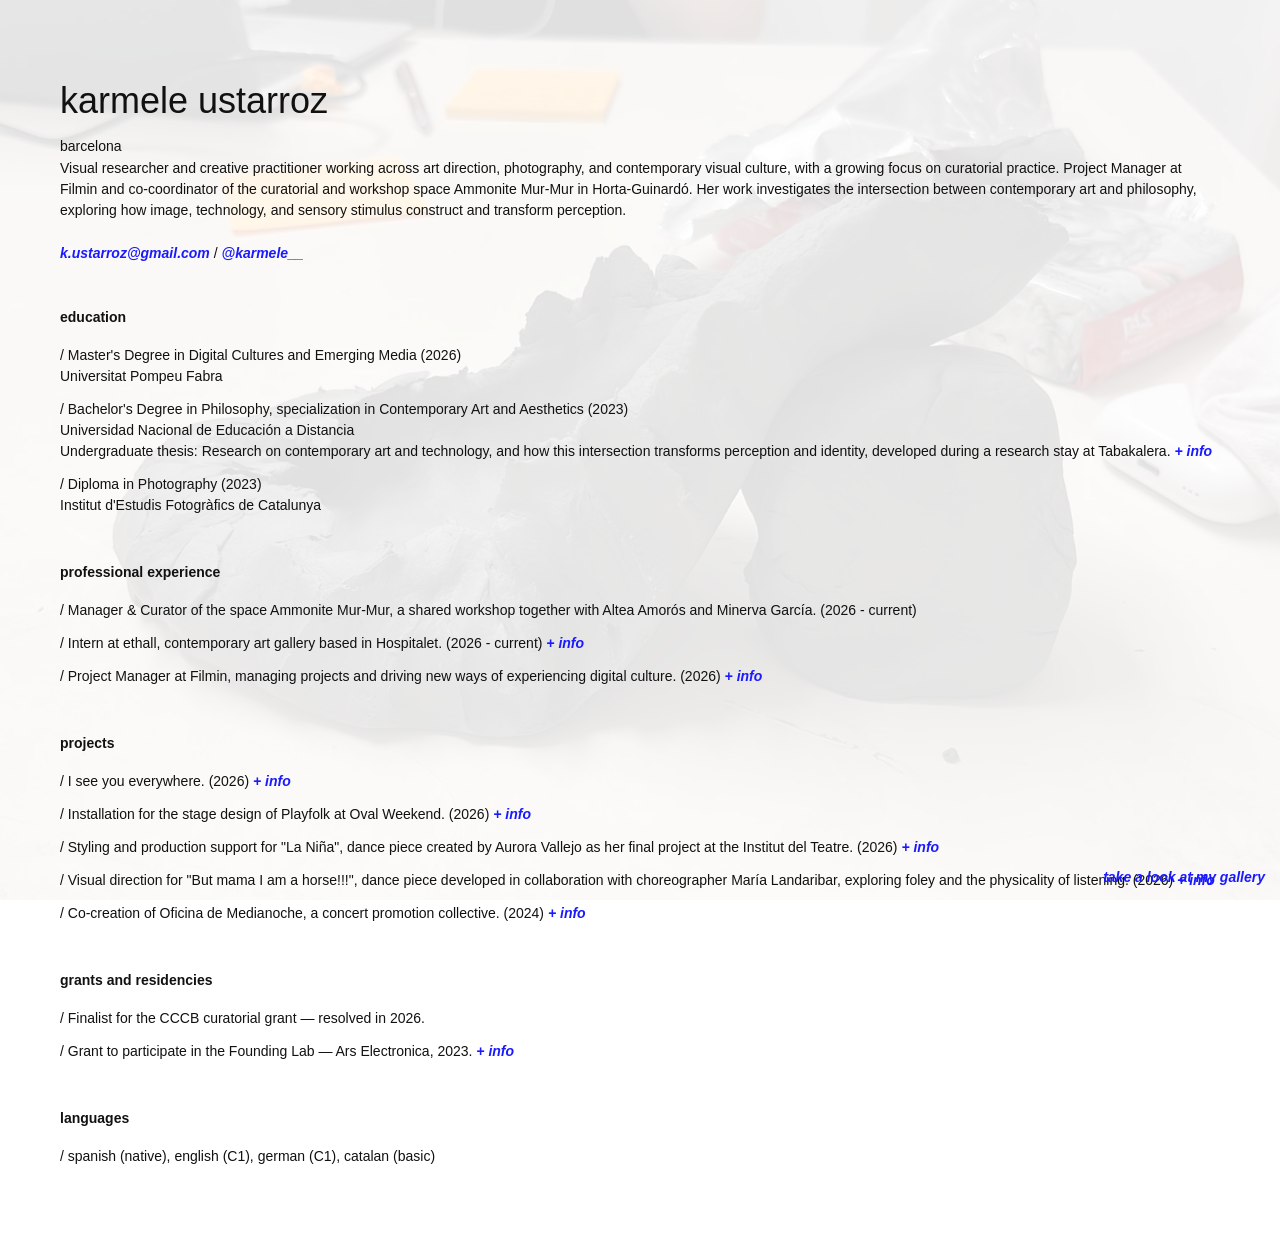
==== index.html @ 3f9639c0 "Update index.html" ====
<!DOCTYPE html>
<html lang="en">
<head>
  <meta charset="UTF-8">
  <meta name="viewport" content="width=device-width, initial-scale=1.0">
  <title>karmele ustarroz</title>
  <link rel="stylesheet" href="cv.css">
  <link rel="icon" type="image/x-icon" href="/favicon.ico">
<link rel="icon" type="image/png" sizes="32x32" href="/favicon-32x32.png">
<link rel="icon" type="image/png" sizes="16x16" href="/favicon-16x16.png">
<link rel="apple-touch-icon" sizes="180x180" href="/apple-touch-icon.png">
</head>
<a href="gallery.html" class="gallery-link">take a look at my gallery</a>
<body>
  
  <main class="cv-stage">
    <div class="cv-content">

      <div class="cv-text">

      <h1>karmele ustarroz</h1>

      <p class="cv-location">barcelona</p>

      <p class="cv-bio">
      Visual researcher and creative practitioner working across art direction, photography, and contemporary visual culture, with a growing focus on curatorial practice. Project Manager at Filmin and co-coordinator of the curatorial and workshop space Ammonite Mur-Mur in Horta-Guinardó. Her work investigates the intersection between contemporary art and philosophy, exploring how image, technology, and sensory stimulus construct and transform perception.      </p>

      <p class="cv-contact">
  <a href="mailto:k.ustarroz@gmail.com">k.ustarroz@gmail.com</a> / <a href="https://www.instagram.com/karmele__/" target="_blank">@karmele__</a>
</p>

      <h2>education</h2>

      <p class="cv-item">
        / Master's Degree in Digital Cultures and Emerging Media (2026)<br>
        Universitat Pompeu Fabra<br>
      </p>

      <p class="cv-item">
  / Bachelor's Degree in Philosophy, specialization in Contemporary Art and Aesthetics (2023)<br>
  Universidad Nacional de Educación a Distancia<br>
  Undergraduate thesis: Research on contemporary art and technology, and how this intersection transforms perception and identity, developed during a research stay at Tabakalera. <a href="https://makusi.tabakalera.eus/es/artxiboak/tabakalera-memoria-2023/deskargatu/?fichero=20231231_Memoria_es.pdf" target="_blank">+ info</a>
</p>

      <p class="cv-item">
        / Diploma in Photography (2023)<br>
        Institut d'Estudis Fotogràfics de Catalunya
      </p>

      <h2>professional experience</h2>

      <p class="cv-item">
        / Manager & Curator of the space Ammonite Mur-Mur, a shared workshop together with Altea Amorós and Minerva García. (2026 - current)

      </p>
        
      <p class="cv-item">
        / Intern at ethall, contemporary art gallery based in Hospitalet. (2026 - current) <a href="https://www.ethall.net/">+ info</a>

      </p>

      <p class="cv-item">
        / Project Manager at Filmin, managing projects and driving new ways of experiencing digital culture. (2026) <a href="https://comunidadfilmin.com/">+ info</a>
      </p>

      <h2>projects</h2>


      <p class="cv-item">
      / I see you everywhere. (2026) <a href="altea.html">+ info</a>
      </p>

      <p class="cv-item">
      / Installation for the stage design of Playfolk at Oval Weekend. (2026) <a href="https://www.instagram.com/p/DdGnj6WjbBc/?img_index=1" target="_blank">+ info</a>
      </p>

      <p class="cv-item">
        / Styling and production support for "La Niña", dance piece created by Aurora Vallejo as her final project at the Institut del Teatre. (2026) <a href="nina.html">+ info</a>
      </p>

      <p class="cv-item">
        / Visual direction for "But mama I am a horse!!!", dance piece developed in collaboration with choreographer María Landaribar, exploring foley and the physicality of listening. (2026) <a href="horse.html">+ info</a>
      </p>

      <p class="cv-item">
        / Co-creation of Oficina de Medianoche, a concert promotion collective. (2024) <a href="https://www.instagram.com/oficinademedianoche/" target="_blank">+ info</a>
      </p>

      <h2>grants and residencies</h2>

      <p class="cv-item">
        / Finalist for the CCCB curatorial grant — resolved in 2026.
      </p>

      <p class="cv-item">
        / Grant to participate in the Founding Lab — Ars Electronica, 2023. <a href="https://ars.electronica.art/university/en/" target="_blank">+ info</a>
      </p>

      <h2>languages</h2>

      <p class="cv-item">
        / spanish (native), english (C1), german (C1), catalan (basic)
      </p>

      </div>

    </div>
  </main>

</body>
</html>
---- cv.css ----
body{
  margin: 0;
  font-family: Arial, sans-serif;
  color: #111;
  background-image: url("./fotocv.jpg");
  background-size: cover;
  background-position: center;
  background-repeat: no-repeat;
  background-attachment: fixed;
  min-height: 100vh;
}
.gallery-link{
  position: fixed;
  bottom: 15px;
  right: 15px;
  z-index: 1000;
  color: #1a1aff;
  font-style: italic;
  font-weight: 600;
  text-decoration: none;
  font-size: 14px;
  font-family: Arial, sans-serif;
}

.gallery-link:hover{
  text-decoration: underline;
}

.back-button{
  position: fixed;
  top: 15px;
  left: 15px;
  z-index: 1000;
  color: #1a73e8;
  text-decoration: underline;
  font-size: 16px;
  font-family: inherit;
}

.cv-stage{
  display: flex;
  justify-content: center;
  padding: 0;
}

.cv-contact a{
  color: #1a1aff;
  font-style: italic;
  font-weight: 600;
  text-decoration: none;
}

.cv-contact a:hover{
  text-decoration: underline;
}

.cv-content{
  position: relative;
  max-width: none;
  width: 100%;
  min-height: 100vh;
  background: rgba(255, 255, 255, 0.88);
  padding: 80px 60px;
  border-radius: 0;
  display: flex;
  align-items: flex-start;
  gap: 40px;
  box-sizing: border-box;
}

.cv-text{
  flex: 1;
  min-width: 0;
}

.cv-content h1{
  font-size: 36px;
  font-weight: 400;
  margin: 0 0 16px 0;
  text-transform: lowercase;
}

.cv-location{
  margin: 0 0 4px 0;
  font-size: 14px;
  color: #111;
}

.cv-bio{
  font-size: 14px;
  line-height: 1.5;
  margin: 0 0 24px 0;
}

.cv-contact{
  font-size: 14px;
  margin-bottom: 36px;
}

.cv-content h2{
  font-size: 14px;
  font-weight: 700;
  margin-top: 48px;
  margin-bottom: 20px;
}

.cv-item{
  font-size: 14px;
  line-height: 1.5;
  margin: 0 0 12px 0;
}

.cv-item a{
  color: #1a1aff;
  font-style: italic;
  font-weight: 600;
  text-decoration: none;
}

.cv-item a:hover{
  text-decoration: underline;
}

@media (max-width: 700px){
  .cv-content{
    flex-direction: column-reverse;
    padding: 100px 24px 60px;
    gap: 24px;
  }
  .cv-content h1{
    font-size: 26px;
  }
}
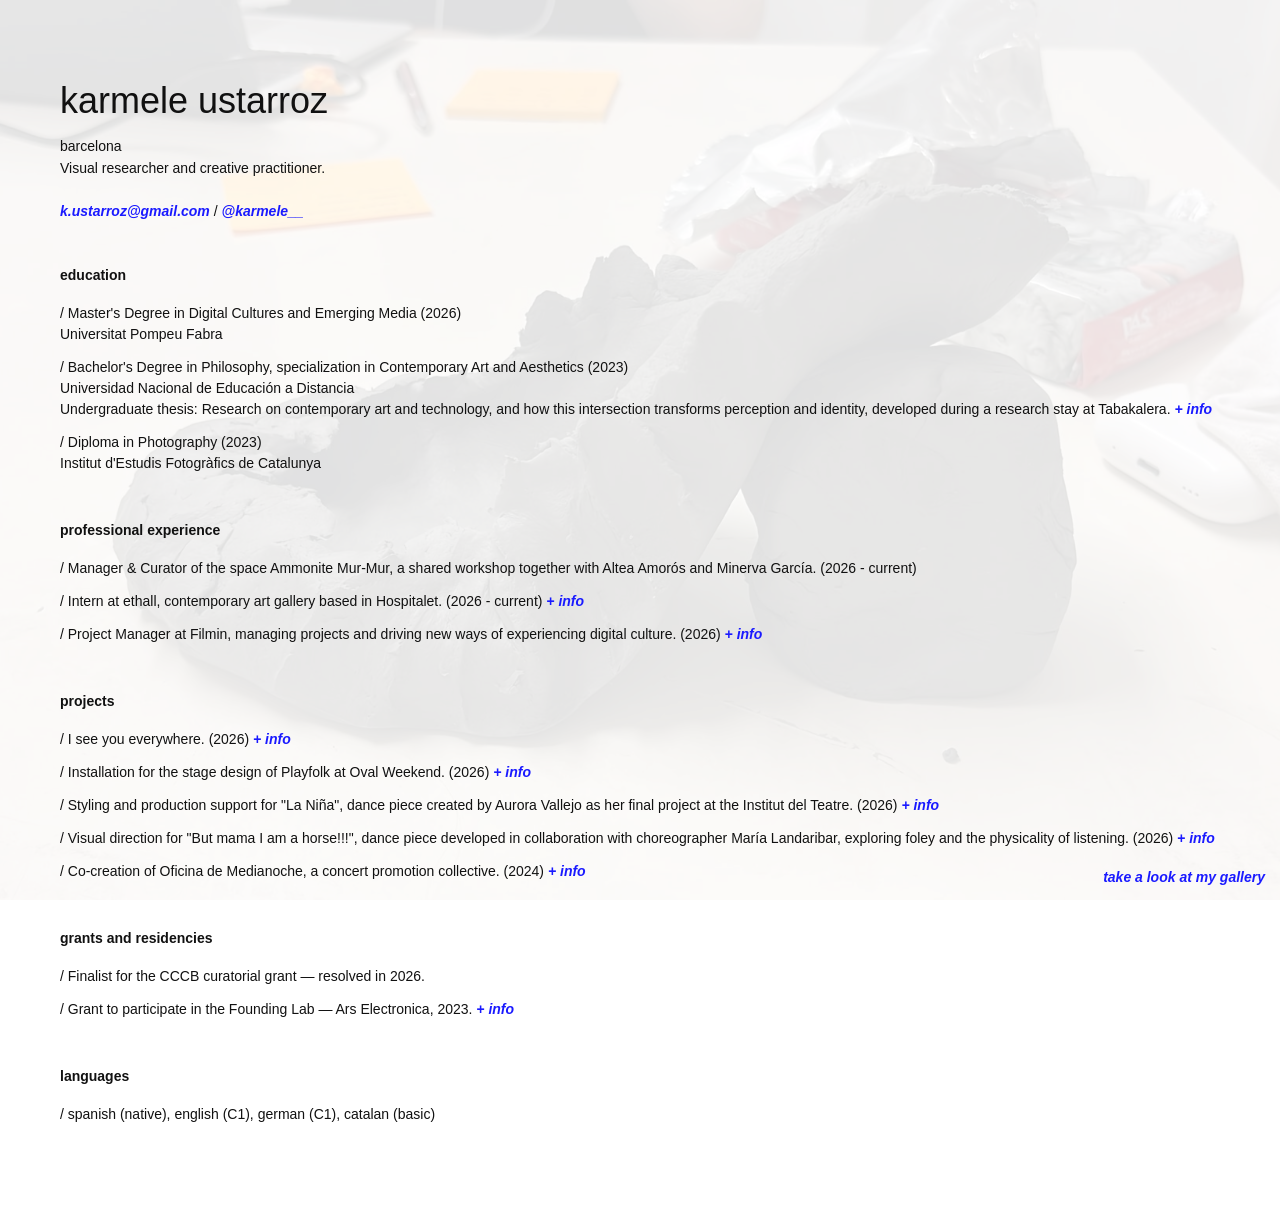
==== commit de4c10d9: "Update index.html" ====
--- a/index.html
+++ b/index.html
@@ -23,7 +23,7 @@
       <p class="cv-location">barcelona</p>
 
       <p class="cv-bio">
-      Visual researcher and creative practitioner working across art direction, photography, and contemporary visual culture, with a growing focus on curatorial practice. Project Manager at Filmin and co-coordinator of the curatorial and workshop space Ammonite Mur-Mur in Horta-Guinardó. Her work investigates the intersection between contemporary art and philosophy, exploring how image, technology, and sensory stimulus construct and transform perception.      </p>
+      Visual researcher and creative practitioner.  </p>
 
       <p class="cv-contact">
   <a href="mailto:k.ustarroz@gmail.com">k.ustarroz@gmail.com</a> / <a href="https://www.instagram.com/karmele__/" target="_blank">@karmele__</a>
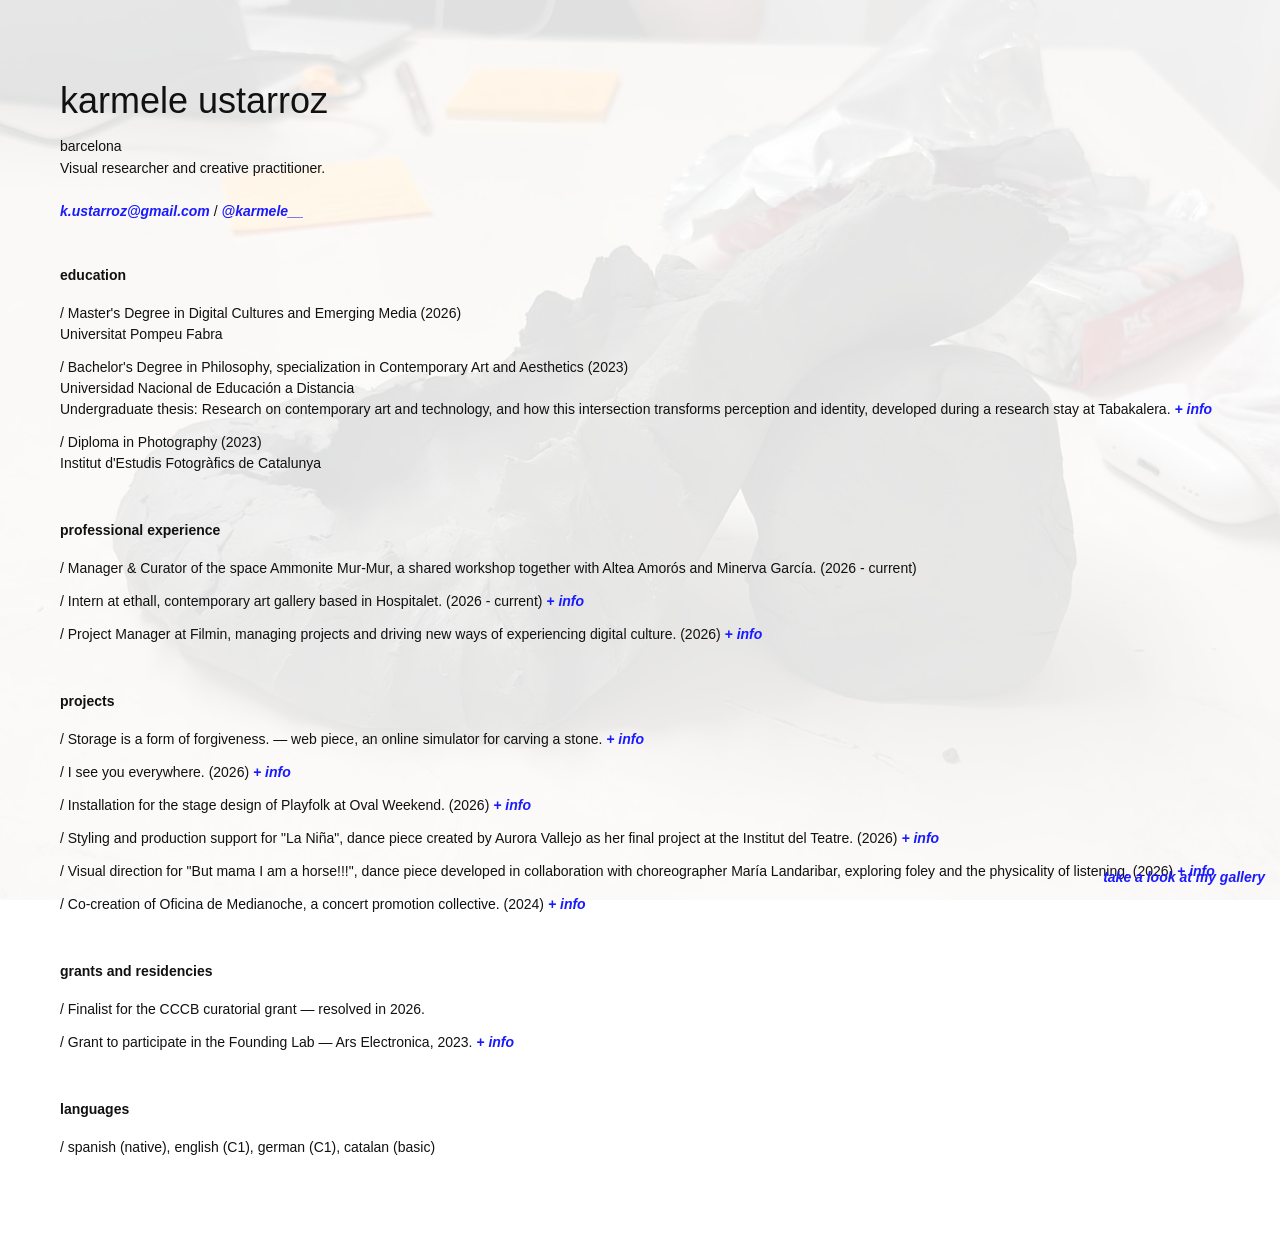
==== commit 1e4aae49: "Update index.html" ====
--- a/index.html
+++ b/index.html
@@ -65,6 +65,8 @@
 
       <h2>projects</h2>
 
+      <p class="cv-item">/ Storage is a form of forgiveness. — web piece, an online simulator for carving a stone. <a href="https://glasswater01.github.io/ammonitemurmur/">+ info</a></p>
+
 
       <p class="cv-item">
       / I see you everywhere. (2026) <a href="altea.html">+ info</a>
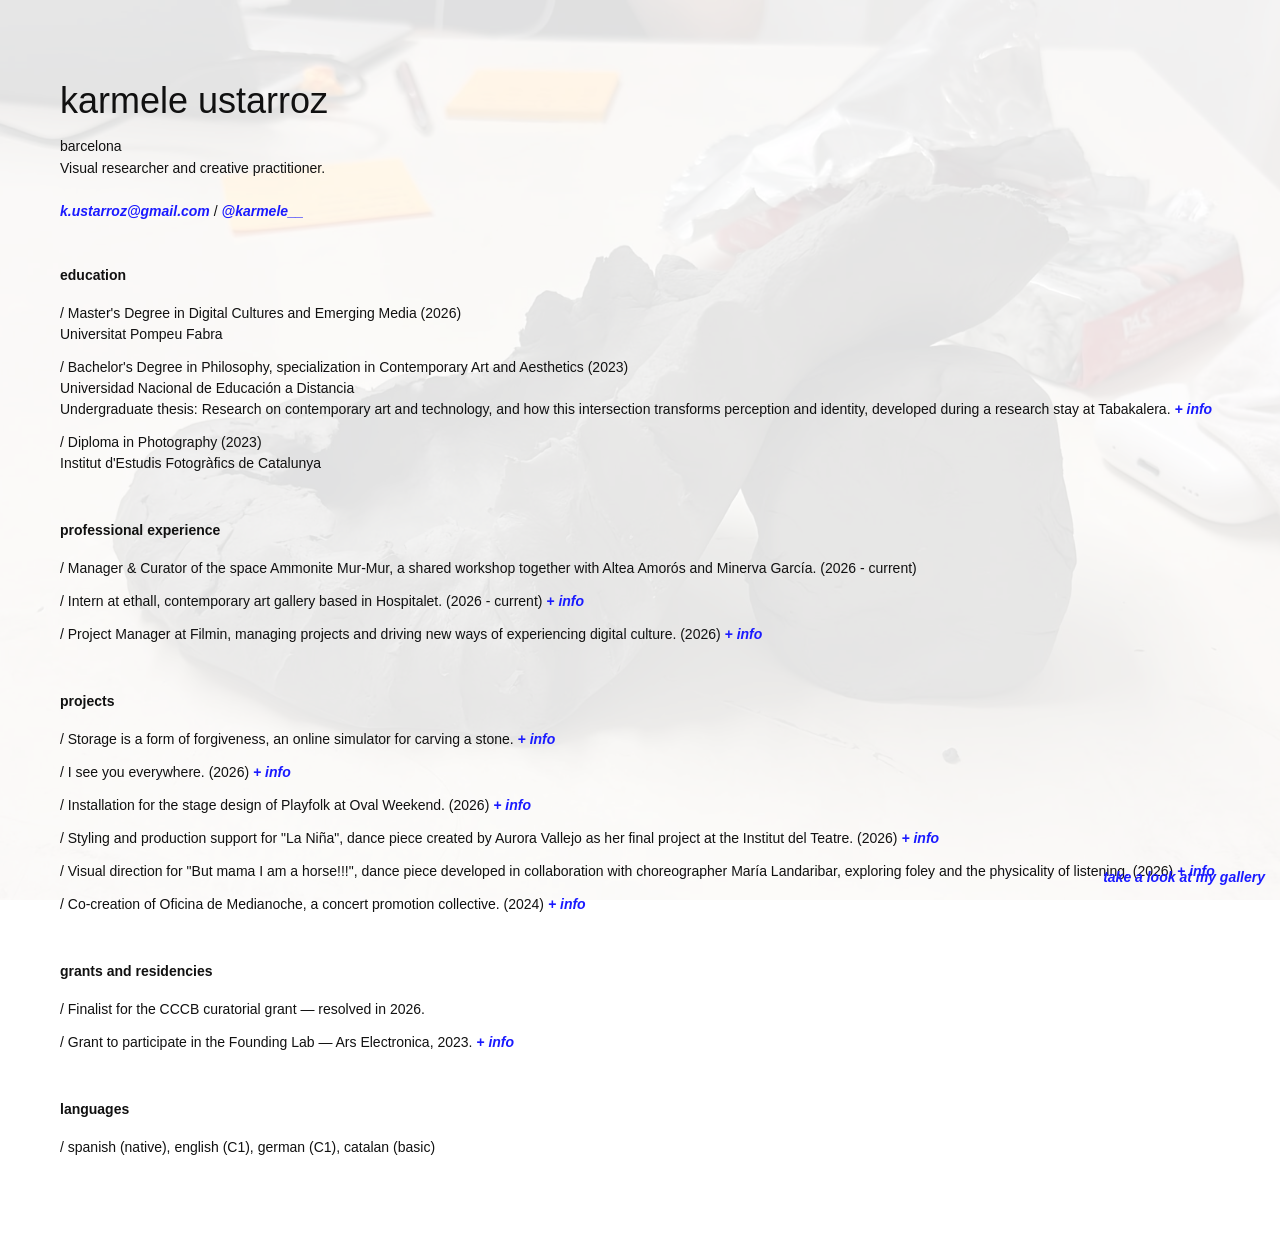
==== commit 7f23ca9f: "Fix punctuation in project description Corrected punctuation in project description." ====
--- a/index.html
+++ b/index.html
@@ -65,7 +65,7 @@
 
       <h2>projects</h2>
 
-      <p class="cv-item">/ Storage is a form of forgiveness. — web piece, an online simulator for carving a stone. <a href="https://glasswater01.github.io/ammonitemurmur/">+ info</a></p>
+      <p class="cv-item">/ Storage is a form of forgiveness, an online simulator for carving a stone. <a href="https://glasswater01.github.io/ammonitemurmur/">+ info</a></p>
 
 
       <p class="cv-item">
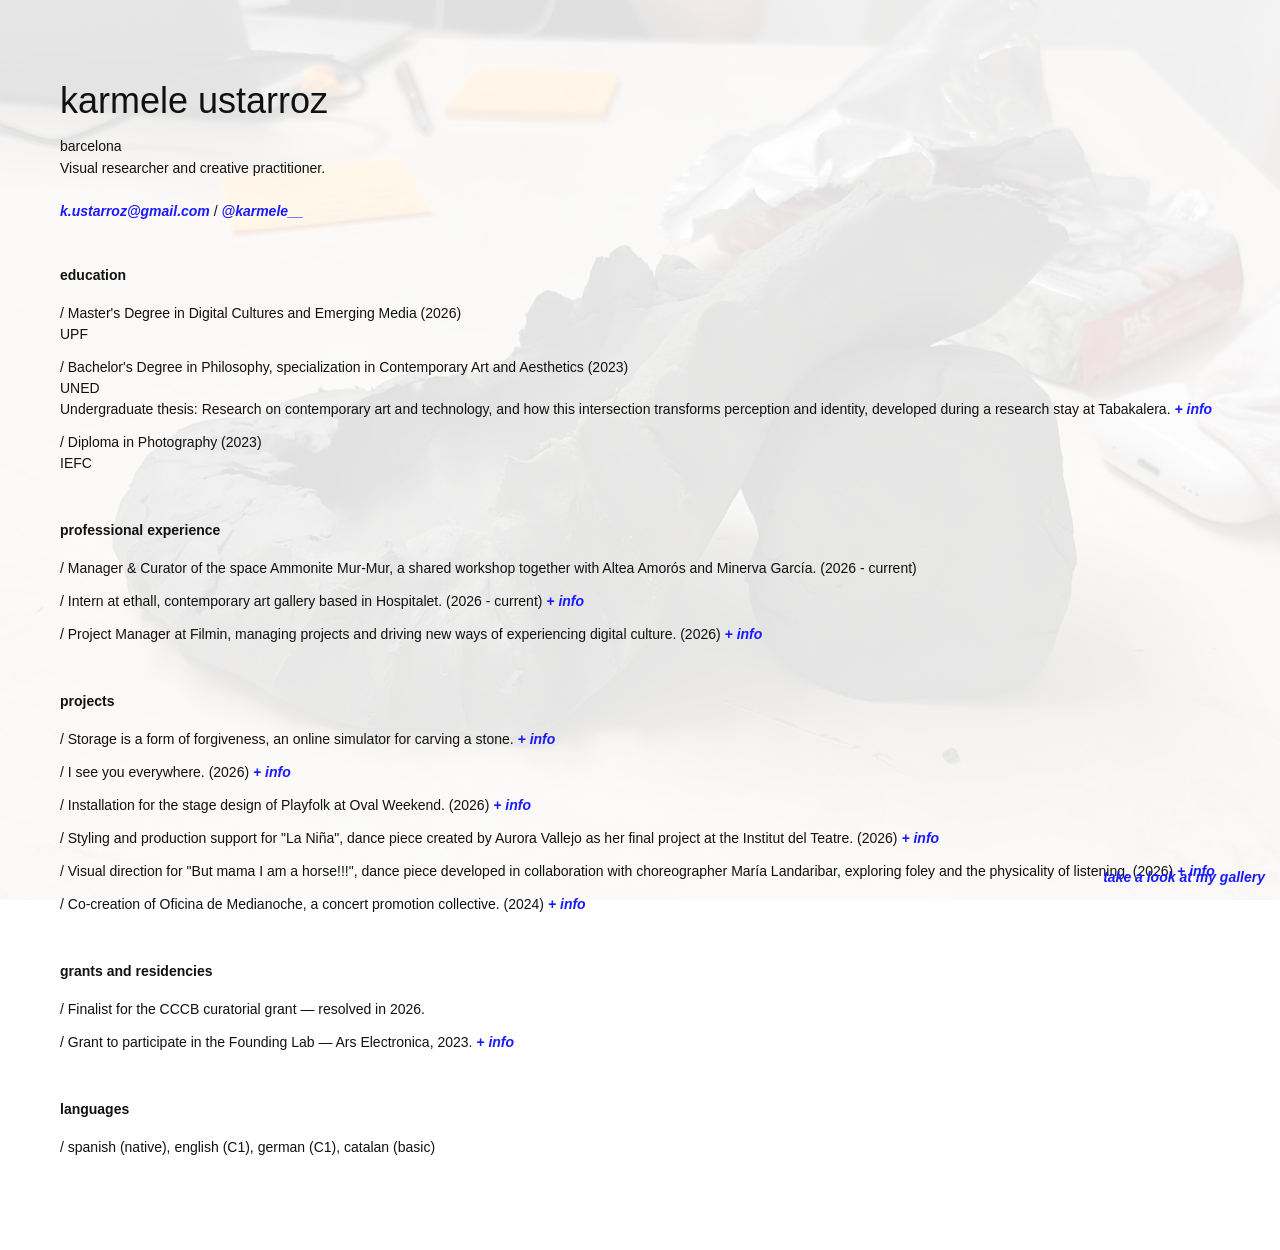
==== commit 55fd2ab2: "Shorten university names in education section Abbreviated university names for clarity." ====
--- a/index.html
+++ b/index.html
@@ -33,18 +33,18 @@
 
       <p class="cv-item">
         / Master's Degree in Digital Cultures and Emerging Media (2026)<br>
-        Universitat Pompeu Fabra<br>
+        UPF<br>
       </p>
 
       <p class="cv-item">
   / Bachelor's Degree in Philosophy, specialization in Contemporary Art and Aesthetics (2023)<br>
-  Universidad Nacional de Educación a Distancia<br>
+  UNED<br>
   Undergraduate thesis: Research on contemporary art and technology, and how this intersection transforms perception and identity, developed during a research stay at Tabakalera. <a href="https://makusi.tabakalera.eus/es/artxiboak/tabakalera-memoria-2023/deskargatu/?fichero=20231231_Memoria_es.pdf" target="_blank">+ info</a>
 </p>
 
       <p class="cv-item">
         / Diploma in Photography (2023)<br>
-        Institut d'Estudis Fotogràfics de Catalunya
+        IEFC
       </p>
 
       <h2>professional experience</h2>
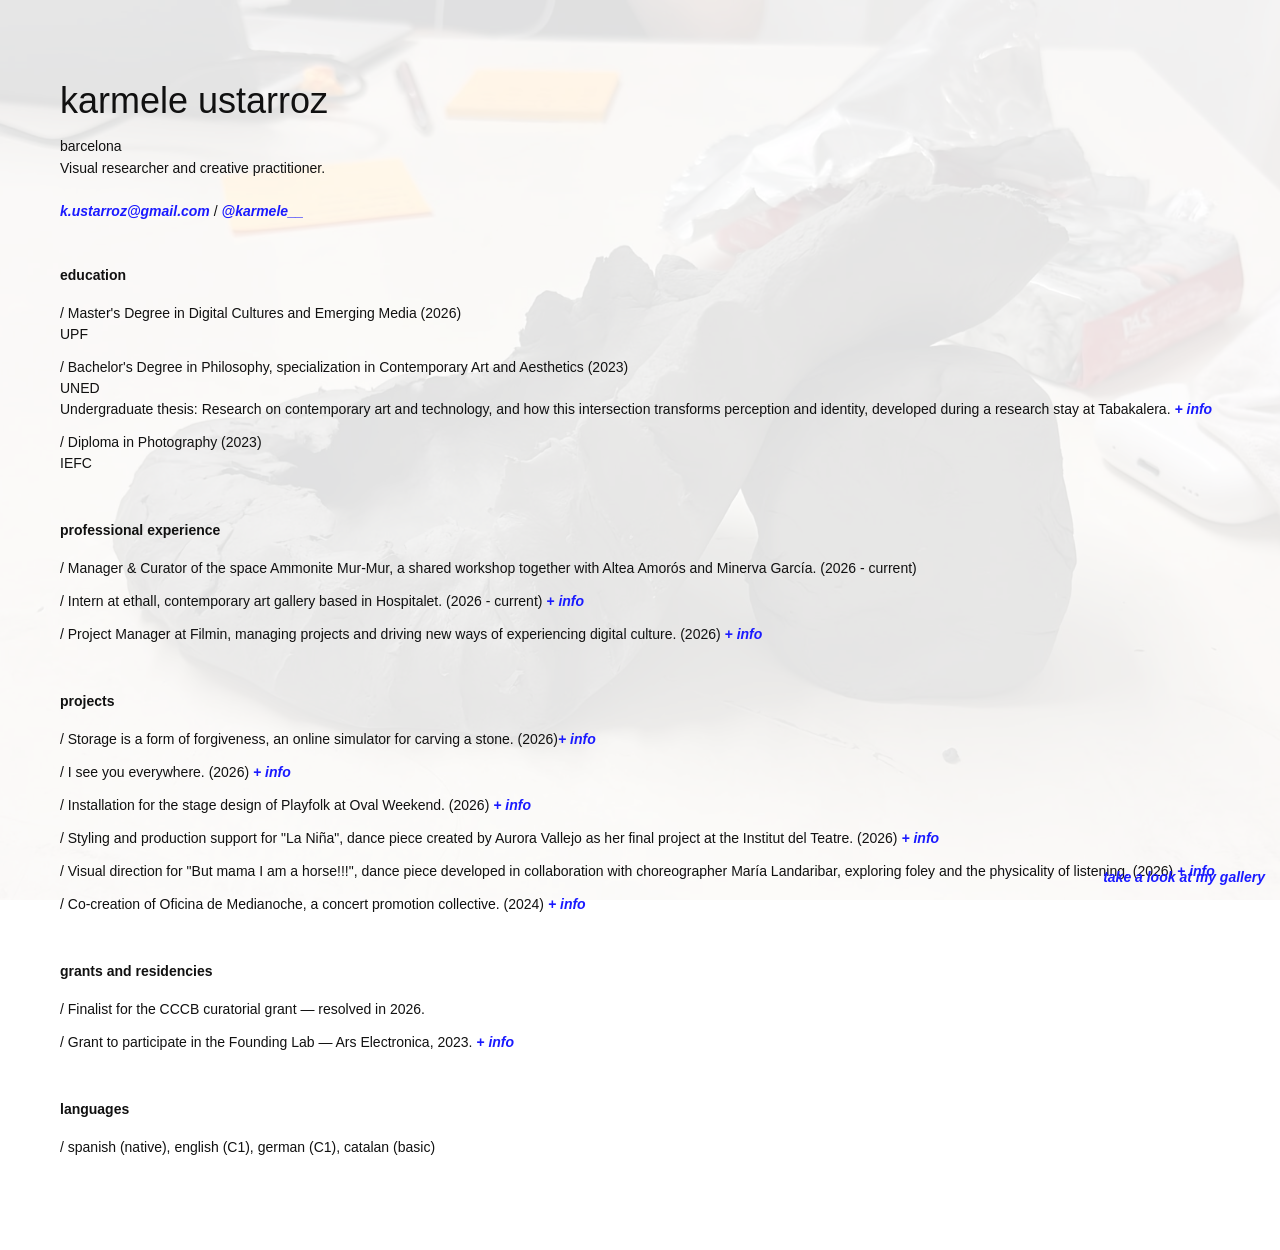
==== commit e3ec9727: "Update index.html" ====
--- a/index.html
+++ b/index.html
@@ -65,7 +65,7 @@
 
       <h2>projects</h2>
 
-      <p class="cv-item">/ Storage is a form of forgiveness, an online simulator for carving a stone. <a href="https://glasswater01.github.io/ammonitemurmur/">+ info</a></p>
+      <p class="cv-item">/ Storage is a form of forgiveness, an online simulator for carving a stone. (2026)<a href="https://glasswater01.github.io/ammonitemurmur/">+ info</a></p>
 
 
       <p class="cv-item">
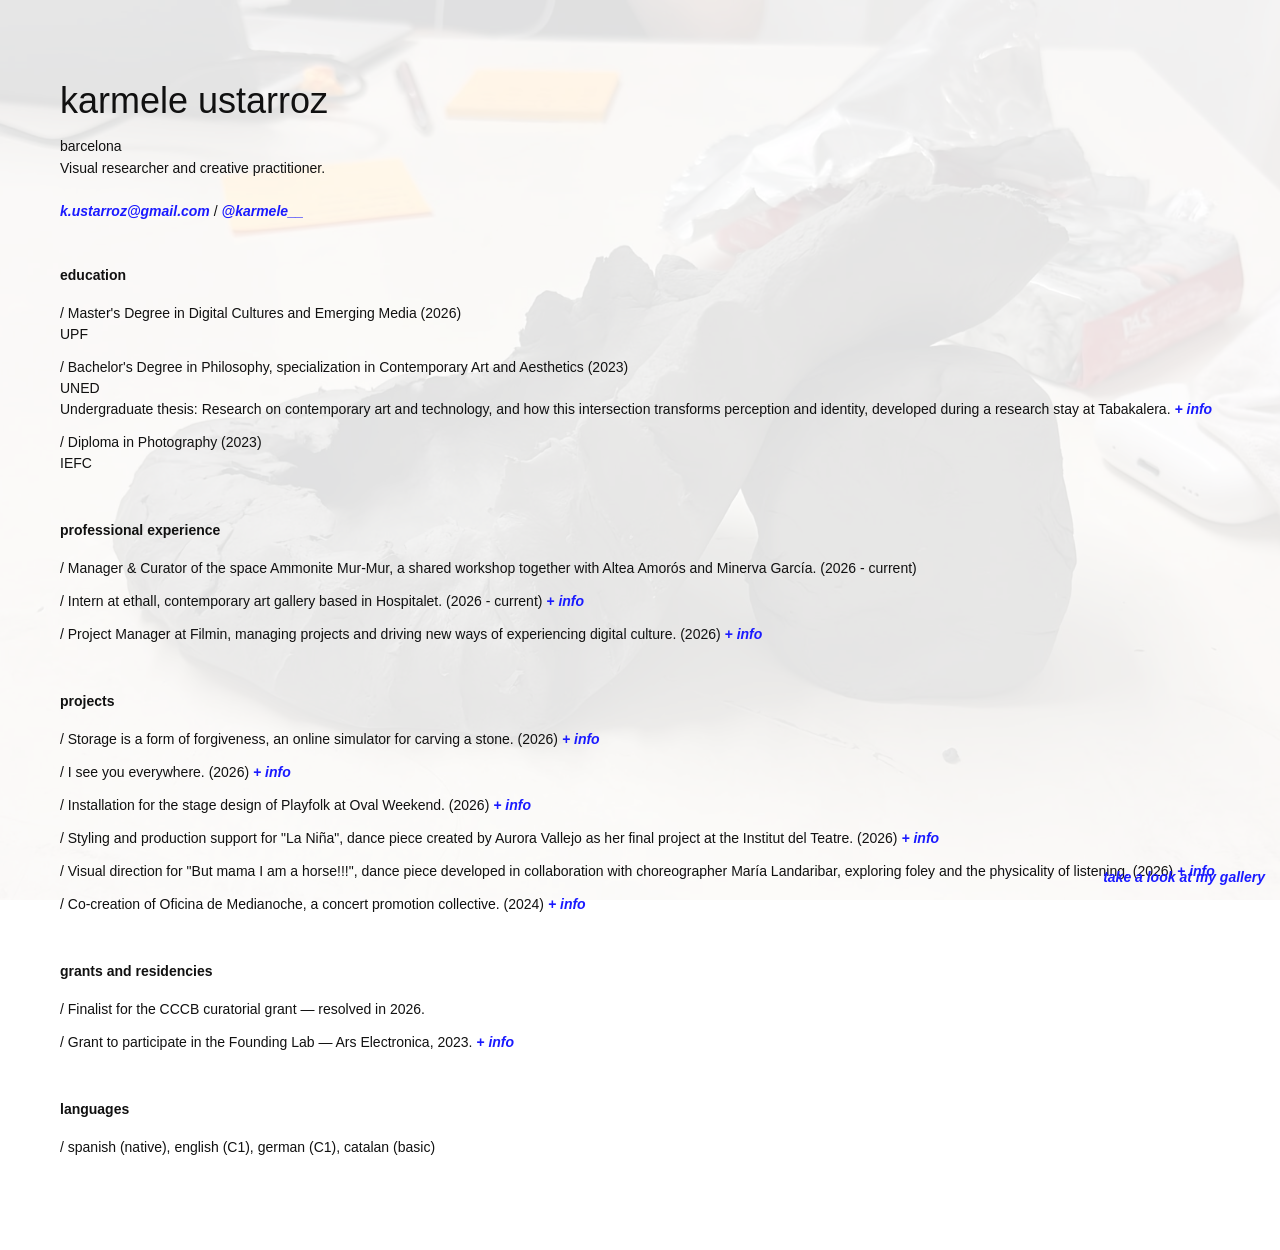
==== commit 89c2a012: "Update index.html" ====
--- a/index.html
+++ b/index.html
@@ -65,7 +65,7 @@
 
       <h2>projects</h2>
 
-      <p class="cv-item">/ Storage is a form of forgiveness, an online simulator for carving a stone. (2026)<a href="https://glasswater01.github.io/ammonitemurmur/">+ info</a></p>
+      <p class="cv-item">/ Storage is a form of forgiveness, an online simulator for carving a stone. (2026) <a href="https://glasswater01.github.io/ammonitemurmur/">+ info</a></p>
 
 
       <p class="cv-item">
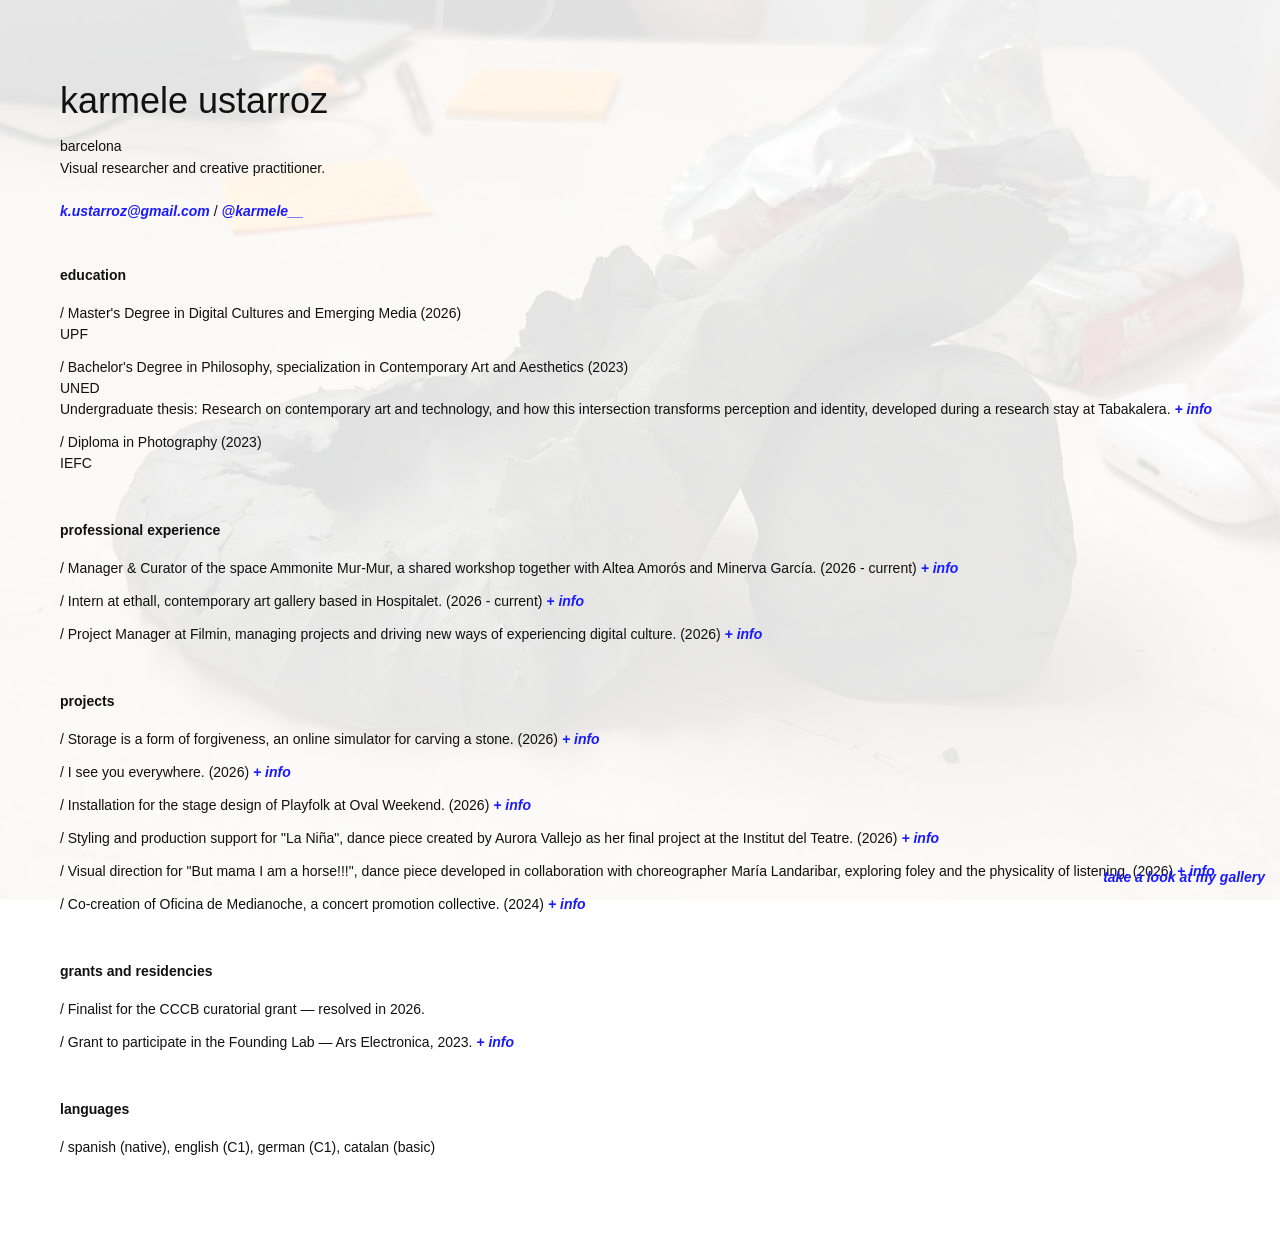
==== commit fe4b0258: "Update index.html" ====
--- a/index.html
+++ b/index.html
@@ -50,7 +50,7 @@
       <h2>professional experience</h2>
 
       <p class="cv-item">
-        / Manager & Curator of the space Ammonite Mur-Mur, a shared workshop together with Altea Amorós and Minerva García. (2026 - current)
+        / Manager & Curator of the space Ammonite Mur-Mur, a shared workshop together with Altea Amorós and Minerva García. (2026 - current) <a href="https://www.instagram.com/ammonite_murmur/">+ info</a>
 
       </p>
         
